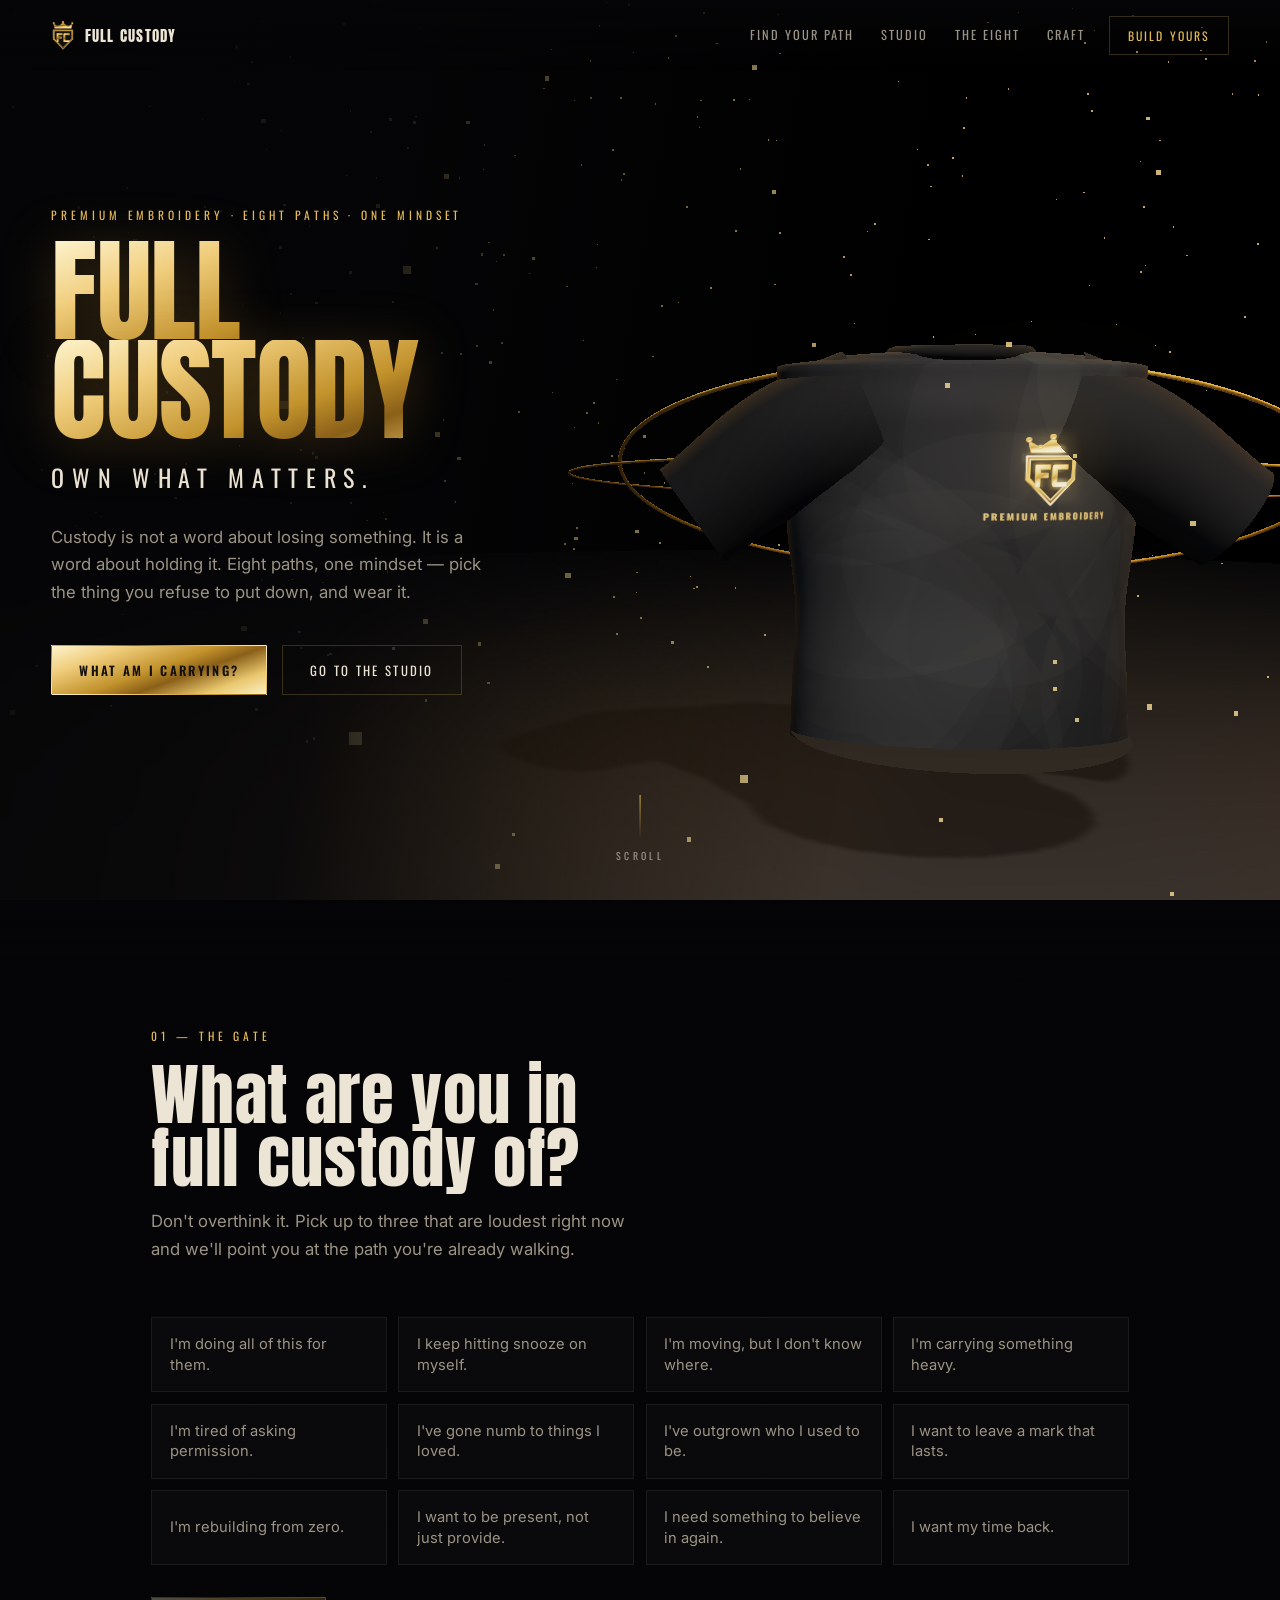
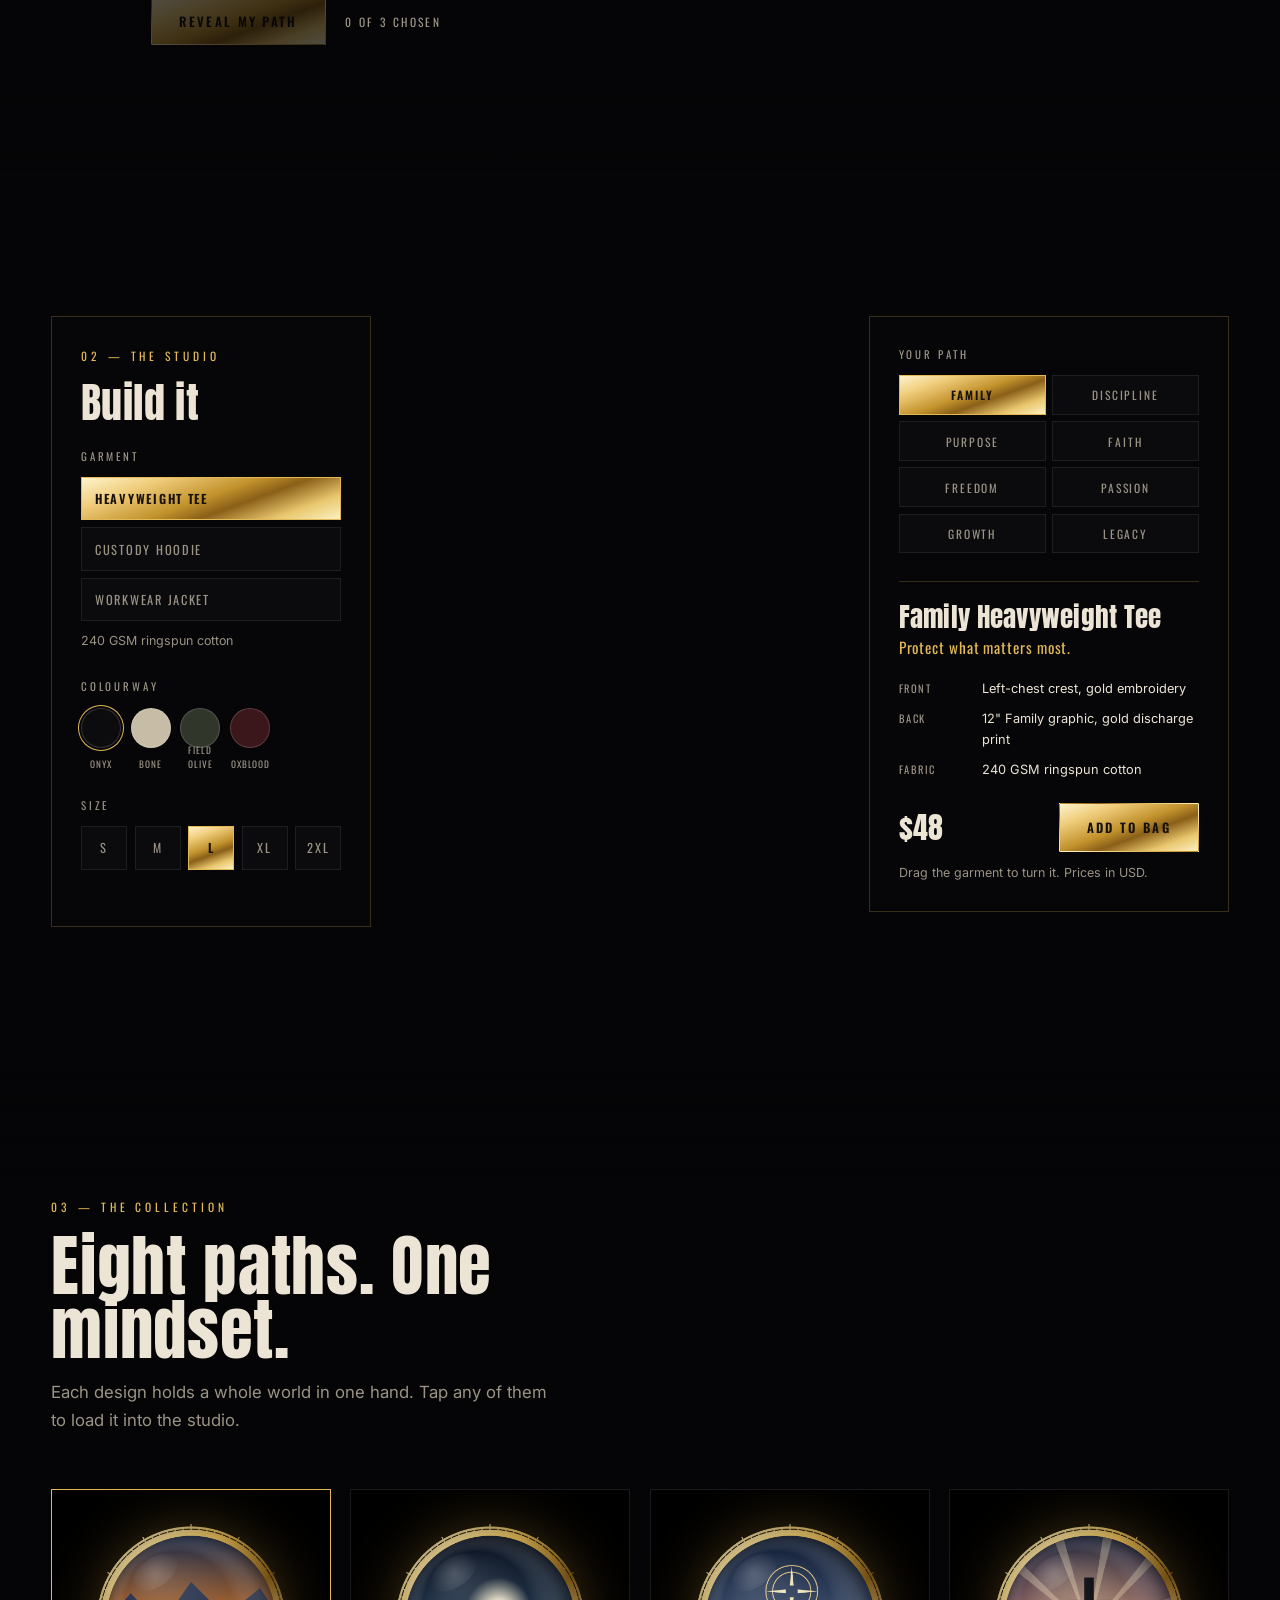
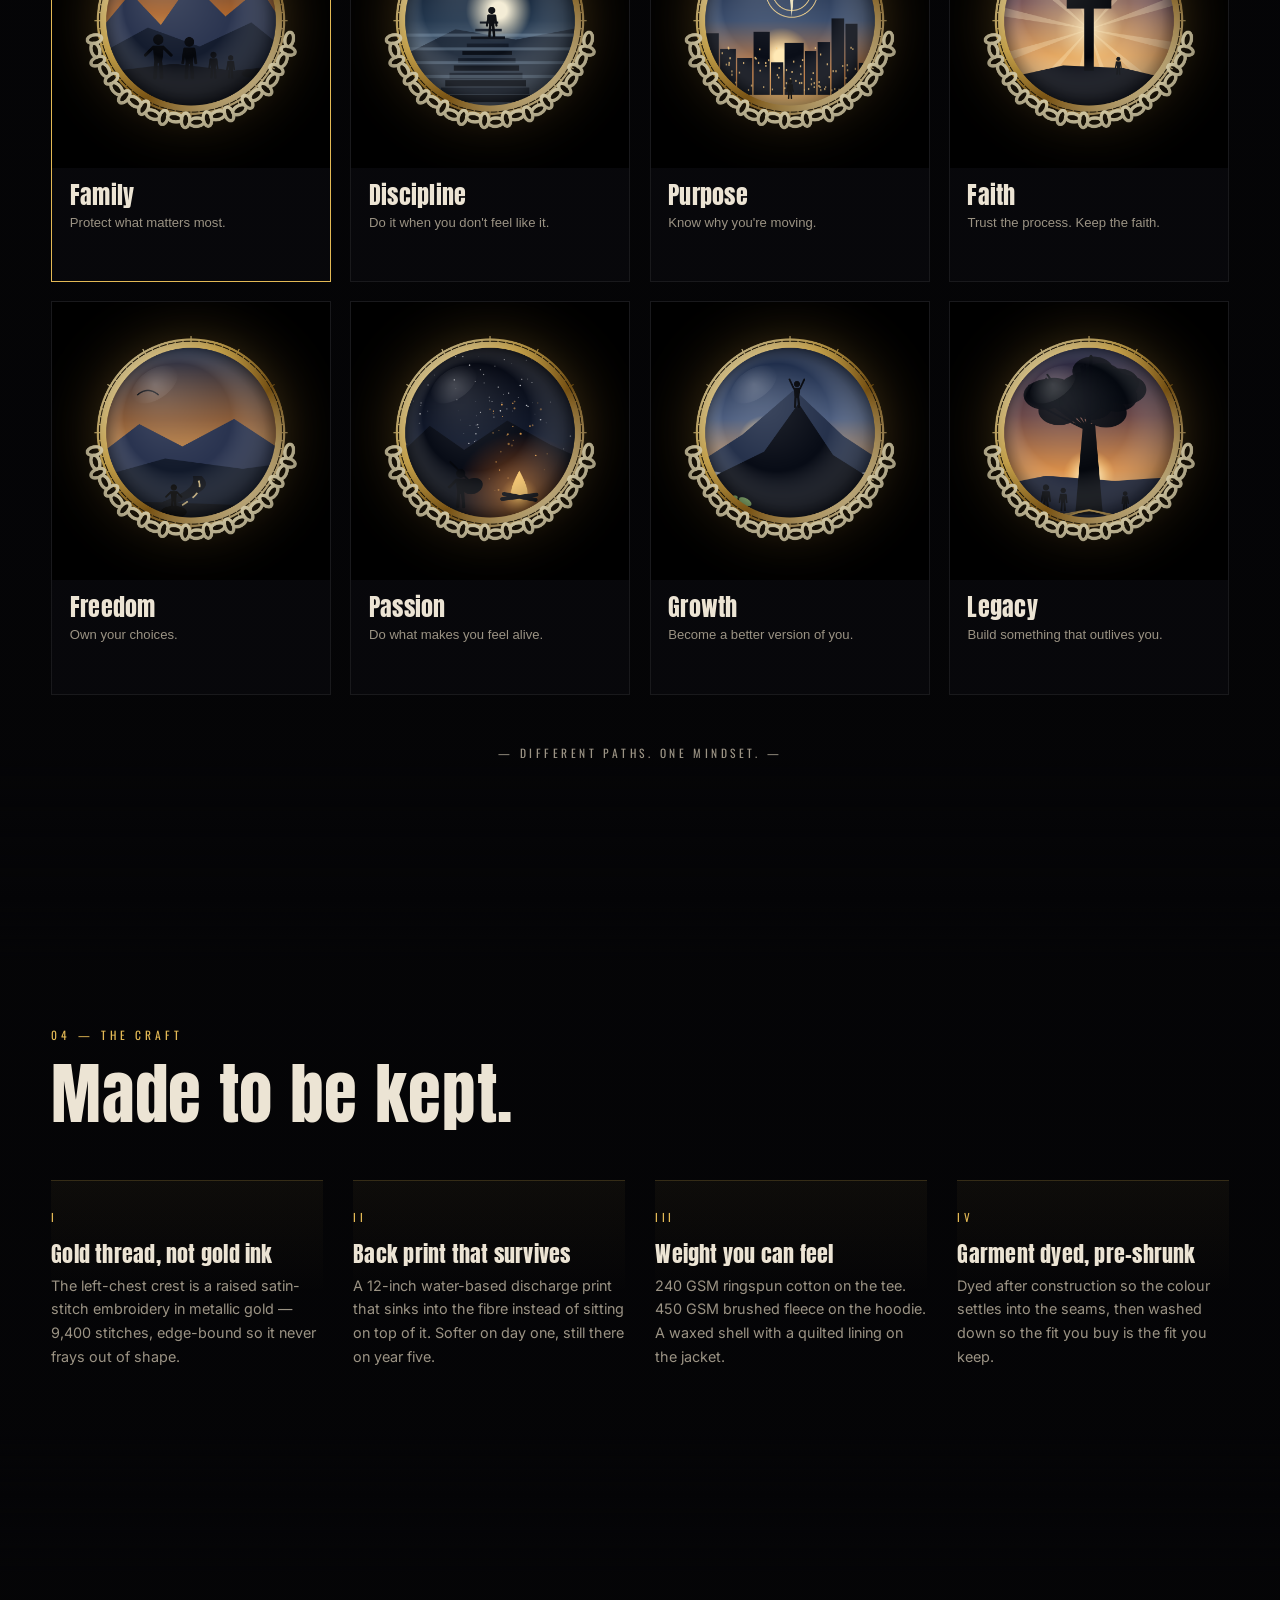
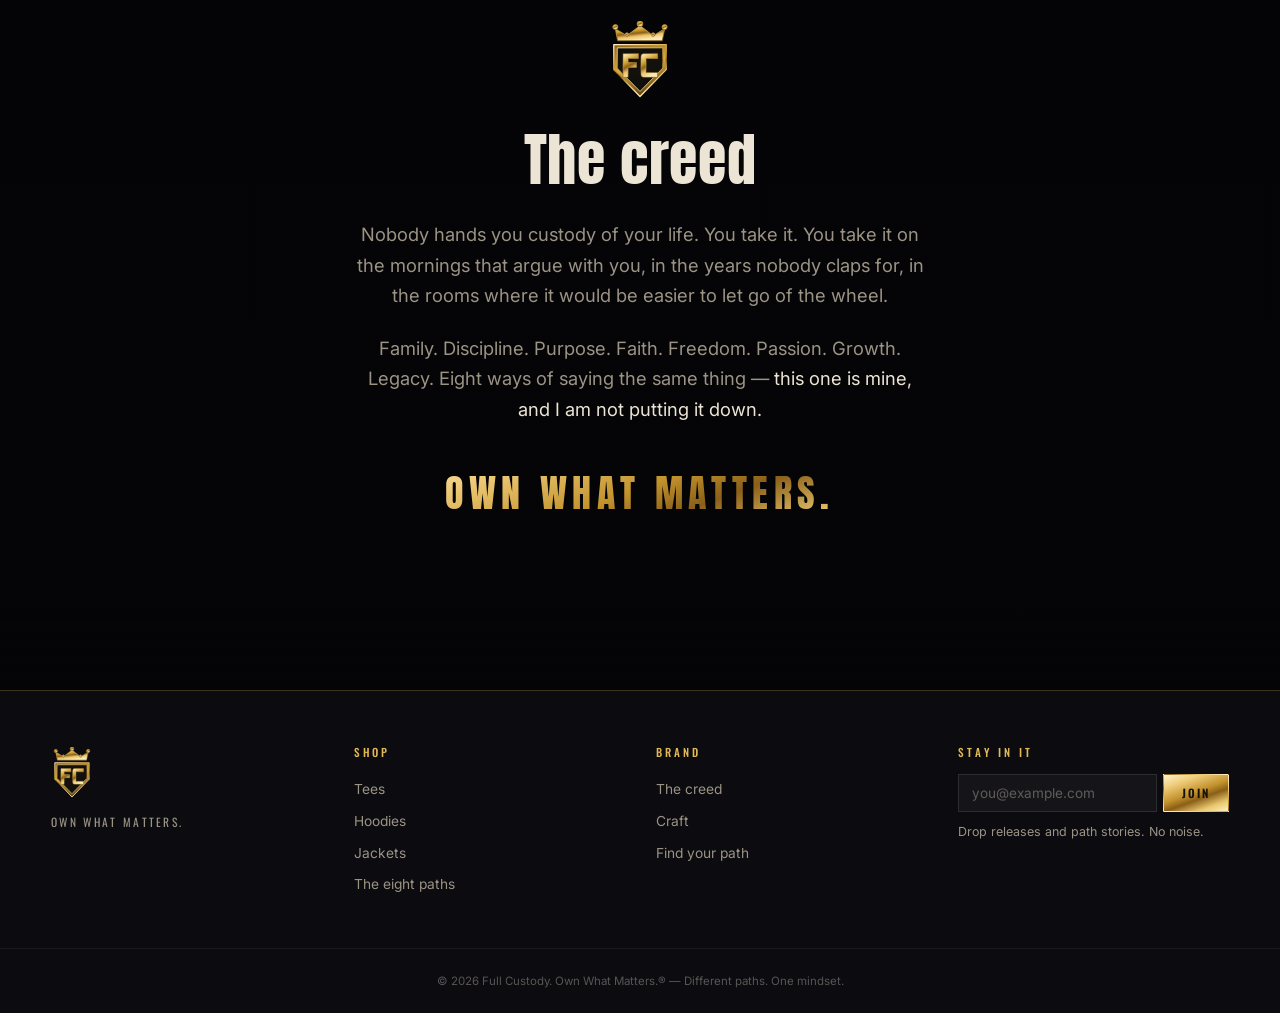
==== index.html @ 8ec164d0 "Build the Full Custody 3D brand site A static, build-step-free site for the Full Custody apparel lin" ====
<!DOCTYPE html>
<html lang="en">
<head>
<meta charset="utf-8">
<meta name="viewport" content="width=device-width, initial-scale=1, viewport-fit=cover">
<title>Full Custody — Own What Matters.</title>
<meta name="description" content="Full Custody is a premium apparel brand built on eight paths: Family, Discipline, Purpose, Faith, Freedom, Passion, Growth and Legacy. Choose the one you're carrying and see it on a tee, hoodie or jacket in 3D.">
<meta name="theme-color" content="#050507">
<link rel="icon" href="assets/logo-fc.svg" type="image/svg+xml">

<meta property="og:title" content="Full Custody — Own What Matters.">
<meta property="og:description" content="Eight paths. One mindset. Find the one you're carrying.">
<meta property="og:type" content="website">

<link rel="preconnect" href="https://fonts.googleapis.com">
<link rel="preconnect" href="https://fonts.gstatic.com" crossorigin>
<link href="https://fonts.googleapis.com/css2?family=Anton&family=Oswald:wght@300;400;500;600&family=Inter:wght@300;400;500;600&display=swap" rel="stylesheet">
<link rel="stylesheet" href="css/style.css">

<script type="importmap">
{
  "imports": {
    "three": "./vendor/three/three.module.js",
    "three/addons/": "./vendor/three/jsm/"
  }
}
</script>
</head>
<body class="is-loading">

<!-- ───────────────── loader ───────────────── -->
<div id="loader" aria-hidden="true">
  <img src="assets/logo-fc.svg" alt="" class="loader-crest">
  <div class="loader-bar"><span id="loader-fill"></span></div>
  <p class="loader-word">OWN WHAT MATTERS.</p>
</div>

<!-- ───────────────── 3D stage ───────────────── -->
<div id="stage-wrap">
  <canvas id="stage" aria-label="Rotating 3D preview of the selected garment" role="img"></canvas>
  <div id="stage-hint" class="stage-hint">drag to turn</div>
</div>

<!-- ───────────────── nav ───────────────── -->
<header class="nav">
  <a class="nav-brand" href="#top">
    <img src="assets/logo-fc.svg" alt="Full Custody">
    <span>FULL CUSTODY</span>
  </a>
  <nav class="nav-links" aria-label="Primary">
    <a href="#feel">Find your path</a>
    <a href="#studio">Studio</a>
    <a href="#collection">The eight</a>
    <a href="#craft">Craft</a>
  </nav>
  <a class="nav-cta" href="#studio">Build yours</a>
</header>

<main id="top">

  <!-- ───────────────── hero ───────────────── -->
  <section id="hero" class="section section--hero" data-shot="hero">
    <div class="hero-inner">
      <p class="eyebrow reveal">Premium embroidery · Eight paths · One mindset</p>
      <h1 class="hero-title reveal">
        <span class="line">FULL</span>
        <span class="line">CUSTODY</span>
      </h1>
      <p class="hero-sub reveal">Own what matters.</p>
      <p class="hero-body reveal">
        Custody is not a word about losing something. It is a word about holding it.
        Eight paths, one mindset — pick the thing you refuse to put down, and wear it.
      </p>
      <div class="hero-actions reveal">
        <a class="btn btn--gold" href="#feel">What am I carrying?</a>
        <a class="btn btn--ghost" href="#studio">Go to the studio</a>
      </div>
    </div>
    <div class="scroll-cue" aria-hidden="true"><span></span>SCROLL</div>
  </section>

  <!-- ───────────────── the feel gate ───────────────── -->
  <section id="feel" class="section section--gate" data-shot="gate">
    <div class="wrap">
      <header class="sec-head reveal">
        <p class="eyebrow">01 — The gate</p>
        <h2>What are you in full custody of?</h2>
        <p class="sec-lede">
          Don't overthink it. Pick up to three that are loudest right now and we'll
          point you at the path you're already walking.
        </p>
      </header>

      <div id="feelings" class="feelings reveal" role="group" aria-label="How you feel right now"></div>

      <div class="gate-actions reveal">
        <button id="reveal-btn" class="btn btn--gold" disabled>Reveal my path</button>
        <button id="reset-btn" class="btn btn--text" hidden>Start over</button>
        <p id="gate-count" class="gate-count">0 of 3 chosen</p>
      </div>

      <div id="result" class="result" hidden aria-live="polite">
        <div class="result-art"><canvas id="result-canvas" width="512" height="512" aria-hidden="true"></canvas></div>
        <div class="result-copy">
          <p class="eyebrow">Your path</p>
          <h3 id="result-name">—</h3>
          <p id="result-line" class="result-line"></p>
          <p id="result-blurb" class="result-blurb"></p>
          <p id="result-creed" class="result-creed"></p>
          <div id="result-bars" class="bars"></div>
          <button id="result-cta" class="btn btn--gold">Put it on a garment</button>
        </div>
      </div>
    </div>
  </section>

  <!-- ───────────────── studio ───────────────── -->
  <section id="studio" class="section section--studio" data-shot="studio">
    <div class="studio-grid">

      <div class="panel panel--left reveal">
        <p class="eyebrow">02 — The studio</p>
        <h2 class="panel-title">Build it</h2>

        <fieldset class="field">
          <legend>Garment</legend>
          <div id="garment-picker" class="seg" role="radiogroup" aria-label="Garment"></div>
          <p id="garment-spec" class="field-note"></p>
        </fieldset>

        <fieldset class="field">
          <legend>Colourway</legend>
          <div id="color-picker" class="swatches" role="radiogroup" aria-label="Colourway"></div>
        </fieldset>

        <fieldset class="field">
          <legend>Size</legend>
          <div id="size-picker" class="seg seg--sizes" role="radiogroup" aria-label="Size"></div>
        </fieldset>
      </div>

      <div class="studio-stagegap" aria-hidden="true"></div>

      <div class="panel panel--right reveal">
        <fieldset class="field">
          <legend>Your path</legend>
          <div id="path-picker" class="paths" role="radiogroup" aria-label="Path design"></div>
        </fieldset>

        <div class="summary">
          <h3 id="sum-title">—</h3>
          <p id="sum-line" class="sum-line"></p>
          <dl class="sum-spec">
            <div><dt>Front</dt><dd>Left-chest crest, gold embroidery</dd></div>
            <div><dt>Back</dt><dd id="sum-back">—</dd></div>
            <div><dt>Fabric</dt><dd id="sum-fabric">—</dd></div>
          </dl>
          <div class="sum-buy">
            <span id="sum-price" class="price">—</span>
            <button id="add-btn" class="btn btn--gold">Add to bag</button>
          </div>
          <p class="field-note">Drag the garment to turn it. Prices in USD.</p>
        </div>
      </div>
    </div>
  </section>

  <!-- ───────────────── collection ───────────────── -->
  <section id="collection" class="section section--collection" data-shot="wide">
    <div class="wrap">
      <header class="sec-head reveal">
        <p class="eyebrow">03 — The collection</p>
        <h2>Eight paths. One mindset.</h2>
        <p class="sec-lede">
          Each design holds a whole world in one hand. Tap any of them to load it into the studio.
        </p>
      </header>
      <div id="collection-grid" class="collection-grid"></div>
      <p class="collection-foot reveal">— Different paths. One mindset. —</p>
    </div>
  </section>

  <!-- ───────────────── craft ───────────────── -->
  <section id="craft" class="section section--craft" data-shot="detail">
    <div class="wrap">
      <header class="sec-head reveal">
        <p class="eyebrow">04 — The craft</p>
        <h2>Made to be kept.</h2>
      </header>
      <div class="craft-grid">
        <article class="craft-card reveal">
          <span class="craft-no">i</span>
          <h3>Gold thread, not gold ink</h3>
          <p>The left-chest crest is a raised satin-stitch embroidery in metallic gold — 9,400 stitches, edge-bound so it never frays out of shape.</p>
        </article>
        <article class="craft-card reveal">
          <span class="craft-no">ii</span>
          <h3>Back print that survives</h3>
          <p>A 12-inch water-based discharge print that sinks into the fibre instead of sitting on top of it. Softer on day one, still there on year five.</p>
        </article>
        <article class="craft-card reveal">
          <span class="craft-no">iii</span>
          <h3>Weight you can feel</h3>
          <p>240 GSM ringspun cotton on the tee. 450 GSM brushed fleece on the hoodie. A waxed shell with a quilted lining on the jacket.</p>
        </article>
        <article class="craft-card reveal">
          <span class="craft-no">iv</span>
          <h3>Garment dyed, pre-shrunk</h3>
          <p>Dyed after construction so the colour settles into the seams, then washed down so the fit you buy is the fit you keep.</p>
        </article>
      </div>
    </div>
  </section>

  <!-- ───────────────── creed ───────────────── -->
  <section id="creed" class="section section--creed" data-shot="wide">
    <div class="wrap creed-wrap">
      <img src="assets/logo-fc.svg" alt="" class="creed-crest reveal">
      <h2 class="reveal">The creed</h2>
      <p class="creed-text reveal">
        Nobody hands you custody of your life. You take it.
        You take it on the mornings that argue with you, in the years nobody claps for,
        in the rooms where it would be easier to let go of the wheel.
      </p>
      <p class="creed-text reveal">
        Family. Discipline. Purpose. Faith. Freedom. Passion. Growth. Legacy.
        Eight ways of saying the same thing — <em>this one is mine, and I am not putting it down.</em>
      </p>
      <p class="creed-sign reveal">OWN WHAT MATTERS.</p>
    </div>
  </section>
</main>

<footer class="footer">
  <div class="wrap footer-grid">
    <div>
      <img src="assets/logo-fc.svg" alt="Full Custody" class="footer-crest">
      <p class="footer-tag">Own what matters.</p>
    </div>
    <nav aria-label="Footer">
      <h4>Shop</h4>
      <a href="#studio">Tees</a><a href="#studio">Hoodies</a><a href="#studio">Jackets</a><a href="#collection">The eight paths</a>
    </nav>
    <nav aria-label="Brand">
      <h4>Brand</h4>
      <a href="#creed">The creed</a><a href="#craft">Craft</a><a href="#feel">Find your path</a>
    </nav>
    <div>
      <h4>Stay in it</h4>
      <form id="signup" class="signup">
        <label class="sr-only" for="email">Email address</label>
        <input id="email" type="email" placeholder="you@example.com" required>
        <button class="btn btn--gold btn--sm" type="submit">Join</button>
      </form>
      <p id="signup-note" class="field-note">Drop releases and path stories. No noise.</p>
    </div>
  </div>
  <p class="footer-legal">© <span id="year"></span> Full Custody. Own What Matters.® — Different paths. One mindset.</p>
</footer>

<!-- bag confirmation -->
<div id="toast" class="toast" role="status" aria-live="polite" hidden></div>

<script type="module" src="js/app.js"></script>
<noscript>
  <style>#loader{display:none}#stage-wrap{display:none}body{overflow:auto}</style>
  <p style="padding:2rem;color:#e8d9b5;font-family:system-ui">
    Full Custody — eight paths, one mindset. This site's 3D studio needs JavaScript enabled.
  </p>
</noscript>
</body>
</html>
---- css/style.css ----
/* ============================================================
   FULL CUSTODY — own what matters.
   ============================================================ */

:root {
  --ink:        #050507;
  --ink-2:      #0b0b10;
  --bone:       #ece4d4;
  --bone-dim:   #9b9384;
  --gold:       #e3b955;
  --gold-lt:    #fdf0c4;
  --gold-dp:    #8d6118;
  --line:       rgba(227,185,85,0.22);
  --gold-grad:  linear-gradient(160deg, #fdf3cd 0%, #f0cd7c 22%, #c2922c 48%, #8a5f18 62%, #e9c76e 82%, #fcf0c2 100%);

  --display: 'Anton', 'Oswald', Impact, sans-serif;
  --cond:    'Oswald', 'Arial Narrow', sans-serif;
  --body:    'Inter', system-ui, -apple-system, sans-serif;

  --gutter: clamp(1.1rem, 4vw, 4.5rem);
  --maxw: 1280px;
}

* { box-sizing: border-box; }

[hidden] { display: none !important; }

html { scroll-behavior: smooth; }
@media (prefers-reduced-motion: reduce) { html { scroll-behavior: auto; } }

body {
  margin: 0;
  background: var(--ink);
  color: var(--bone);
  font-family: var(--body);
  font-size: clamp(0.95rem, 0.9rem + 0.2vw, 1.05rem);
  line-height: 1.65;
  -webkit-font-smoothing: antialiased;
  overflow-x: hidden;
}
body.is-loading { overflow: hidden; }

img { max-width: 100%; display: block; }
a { color: inherit; text-decoration: none; }

.sr-only {
  position: absolute; width: 1px; height: 1px; padding: 0; margin: -1px;
  overflow: hidden; clip: rect(0 0 0 0); white-space: nowrap; border: 0;
}

.wrap { width: min(var(--maxw), 100%); margin-inline: auto; padding-inline: var(--gutter); }

/* ---------- type ---------- */

h1, h2, h3, h4 { font-family: var(--display); font-weight: 400; letter-spacing: 0.01em; margin: 0; line-height: 0.95; }

.eyebrow {
  font-family: var(--cond);
  font-size: 0.72rem;
  letter-spacing: 0.34em;
  text-transform: uppercase;
  color: var(--gold);
  margin: 0 0 1.1rem;
}

.gold-text {
  background: var(--gold-grad);
  -webkit-background-clip: text;
  background-clip: text;
  color: transparent;
}

/* ---------- 3D stage ---------- */

#stage-wrap {
  position: fixed;
  inset: 0;
  z-index: 0;
  pointer-events: none;
}
#stage {
  width: 100%;
  height: 100%;
  display: block;
  pointer-events: auto;
  cursor: grab;
  touch-action: pan-y;
}
#stage.grabbing { cursor: grabbing; }
body.no-3d #stage-wrap { display: none; }

.stage-hint {
  position: absolute;
  left: 50%;
  bottom: 5vh;
  transform: translateX(-50%);
  font-family: var(--cond);
  font-size: 0.66rem;
  letter-spacing: 0.3em;
  text-transform: uppercase;
  color: rgba(236,228,212,0.42);
  opacity: 0;
  transition: opacity 0.5s;
  pointer-events: none;
}
body.in-studio .stage-hint { opacity: 1; }

/* ---------- loader ---------- */

#loader {
  position: fixed; inset: 0; z-index: 100;
  display: grid; place-content: center; justify-items: center; gap: 1.6rem;
  background: var(--ink);
  transition: opacity 0.7s ease, visibility 0.7s;
}
body:not(.is-loading) #loader { opacity: 0; visibility: hidden; }
.loader-crest { width: 74px; animation: breathe 2.6s ease-in-out infinite; }
@keyframes breathe { 0%,100% { opacity: 0.55; transform: scale(0.97); } 50% { opacity: 1; transform: scale(1.03); } }
.loader-bar { width: 170px; height: 2px; background: rgba(227,185,85,0.18); overflow: hidden; }
.loader-bar span { display: block; height: 100%; width: 0; background: var(--gold-grad); transition: width 0.35s ease; }
.loader-word { font-family: var(--cond); font-size: 0.66rem; letter-spacing: 0.42em; color: var(--bone-dim); margin: 0; }

/* ---------- nav ---------- */

.nav {
  position: fixed; top: 0; left: 0; right: 0; z-index: 40;
  display: flex; align-items: center; gap: 1.5rem;
  padding: 1rem var(--gutter);
  background: linear-gradient(to bottom, rgba(5,5,7,0.92), rgba(5,5,7,0));
  transition: background 0.4s, padding 0.4s;
}
body.scrolled .nav { background: rgba(5,5,7,0.86); backdrop-filter: blur(14px); border-bottom: 1px solid var(--line); padding-block: 0.7rem; }
.nav-brand { display: flex; align-items: center; gap: 0.6rem; font-family: var(--display); letter-spacing: 0.08em; font-size: 0.95rem; }
.nav-brand img { width: 24px; }
.nav-links { display: flex; gap: 1.7rem; margin-left: auto; font-family: var(--cond); font-size: 0.78rem; letter-spacing: 0.16em; text-transform: uppercase; color: var(--bone-dim); }
.nav-links a { position: relative; padding-block: 0.3rem; transition: color 0.25s; }
.nav-links a::after { content: ''; position: absolute; left: 0; bottom: 0; width: 0; height: 1px; background: var(--gold); transition: width 0.3s; }
.nav-links a:hover { color: var(--bone); }
.nav-links a:hover::after { width: 100%; }
.nav-cta {
  font-family: var(--cond); font-size: 0.74rem; letter-spacing: 0.18em; text-transform: uppercase;
  border: 1px solid var(--line); padding: 0.55rem 1.1rem; color: var(--gold);
  transition: background 0.3s, color 0.3s, border-color 0.3s;
}
.nav-cta:hover { background: var(--gold); color: #120c02; border-color: var(--gold); }
@media (max-width: 860px) { .nav-links { display: none; } .nav-cta { margin-left: auto; } }

/* ---------- buttons ---------- */

.btn {
  display: inline-flex; align-items: center; justify-content: center;
  font-family: var(--cond); font-size: 0.8rem; letter-spacing: 0.18em; text-transform: uppercase;
  padding: 0.85rem 1.7rem; border: 1px solid transparent; cursor: pointer;
  background: none; color: inherit; transition: transform 0.2s, background 0.3s, color 0.3s, border-color 0.3s, opacity 0.3s;
}
.btn:active { transform: translateY(1px); }
.btn--gold { background: var(--gold-grad); color: #14100a; font-weight: 600; }
.btn--gold:hover { filter: brightness(1.12); }
.btn--gold:disabled { opacity: 0.3; cursor: not-allowed; filter: none; }
.btn--ghost { border-color: var(--line); color: var(--bone); }
.btn--ghost:hover { border-color: var(--gold); color: var(--gold); }
.btn--text { color: var(--bone-dim); padding-inline: 0.4rem; }
.btn--text:hover { color: var(--gold); }
.btn--sm { padding: 0.6rem 1.1rem; font-size: 0.72rem; }

:where(a, button, input, [tabindex]):focus-visible {
  outline: 2px solid var(--gold);
  outline-offset: 3px;
}

/* ---------- sections ---------- */

.section { position: relative; z-index: 2; padding-block: clamp(6rem, 14vh, 11rem); }
.section--hero { min-height: 100svh; display: grid; align-items: center; padding-block: 0; }
.section--hero::before {
  content: ''; position: absolute; inset: 0; z-index: -1; pointer-events: none;
  background: linear-gradient(100deg, rgba(5,5,7,0.96) 0%, rgba(5,5,7,0.88) 30%, rgba(5,5,7,0.35) 52%, rgba(5,5,7,0) 68%);
}
@media (max-width: 900px) {
  .section--hero::before { background: linear-gradient(to bottom, rgba(5,5,7,0.9) 0%, rgba(5,5,7,0.62) 45%, rgba(5,5,7,0.85) 100%); }
}

.sec-head { max-width: 46ch; margin-bottom: clamp(2.5rem, 6vh, 4.5rem); }
.sec-head h2 { font-size: clamp(2.2rem, 6vw, 4.2rem); }
.sec-lede { color: var(--bone-dim); max-width: 48ch; margin-top: 1.1rem; }

/* reveal on scroll */
.reveal { opacity: 0; transform: translateY(26px); transition: opacity 0.8s cubic-bezier(.2,.7,.3,1), transform 0.8s cubic-bezier(.2,.7,.3,1); }
.reveal.in { opacity: 1; transform: none; }
@media (prefers-reduced-motion: reduce) { .reveal { opacity: 1; transform: none; transition: none; } }

/* ---------- hero ---------- */

.hero-inner { width: min(var(--maxw), 100%); margin-inline: auto; padding-inline: var(--gutter); }
.hero-inner > * { max-width: 38rem; }
.hero-title { font-size: clamp(3rem, 9vw, 7.5rem); line-height: 0.86; letter-spacing: -0.005em; }
.hero-title .line {
  display: block;
  background: var(--gold-grad);
  -webkit-background-clip: text; background-clip: text; color: transparent;
  filter: drop-shadow(0 6px 26px rgba(180,130,40,0.28));
}
.hero-sub { font-family: var(--cond); font-size: clamp(1rem, 2.6vw, 1.5rem); letter-spacing: 0.32em; text-transform: uppercase; color: var(--bone); margin: 1.2rem 0 0; }
.hero-body { color: var(--bone-dim); max-width: 40ch; margin-top: 1.6rem; }
.hero-actions { display: flex; flex-wrap: wrap; gap: 0.9rem; margin-top: 2.4rem; }

.scroll-cue {
  position: absolute; left: 50%; bottom: 2.2rem; transform: translateX(-50%);
  font-family: var(--cond); font-size: 0.62rem; letter-spacing: 0.35em; color: var(--bone-dim);
  display: grid; justify-items: center; gap: 0.6rem;
}
.scroll-cue span { width: 1px; height: 44px; background: linear-gradient(var(--gold), transparent); animation: drop 2.2s ease-in-out infinite; }
@keyframes drop { 0%,100% { transform: scaleY(0.3); transform-origin: top; opacity: 0.4; } 50% { transform: scaleY(1); opacity: 1; } }

/* sections that carry a lot of reading get a scrim over the 3D stage */
.section--gate, .section--collection, .section--craft, .section--creed {
  background: linear-gradient(to bottom,
    rgba(5,5,7,0) 0%, rgba(5,5,7,0.9) 10%, rgba(5,5,7,0.93) 90%, rgba(5,5,7,0) 100%);
}

/* ---------- the gate ---------- */

.section--gate .wrap { max-width: 1080px; }
.feelings { display: grid; grid-template-columns: repeat(auto-fit, minmax(230px, 1fr)); gap: 0.7rem; }
.feel-chip {
  text-align: left; font-family: var(--body); font-size: 0.92rem; line-height: 1.4;
  padding: 1rem 1.1rem; color: var(--bone-dim); cursor: pointer;
  background: rgba(255,255,255,0.018);
  border: 1px solid rgba(255,255,255,0.07);
  transition: all 0.28s cubic-bezier(.2,.7,.3,1);
}
.feel-chip:hover { border-color: rgba(227,185,85,0.45); color: var(--bone); transform: translateY(-2px); }
.feel-chip[aria-pressed="true"] {
  border-color: var(--gold); color: #16110a; background: var(--gold-grad); font-weight: 500;
}
.feel-chip:disabled:not([aria-pressed="true"]) { opacity: 0.32; cursor: not-allowed; transform: none; }

.gate-actions { display: flex; align-items: center; gap: 1.2rem; flex-wrap: wrap; margin-top: 2rem; }
.gate-count { font-family: var(--cond); font-size: 0.72rem; letter-spacing: 0.2em; text-transform: uppercase; color: var(--bone-dim); margin: 0; }

.result {
  display: grid; grid-template-columns: minmax(0, 0.9fr) minmax(0, 1.1fr);
  gap: clamp(1.5rem, 4vw, 3.5rem); align-items: center;
  margin-top: 3rem; padding: clamp(1.4rem, 3vw, 2.6rem);
  border: 1px solid var(--line); background: rgba(255,255,255,0.02);
  animation: riseIn 0.9s cubic-bezier(.2,.7,.3,1) both;
}
@keyframes riseIn { from { opacity: 0; transform: translateY(30px) scale(0.98); } to { opacity: 1; transform: none; } }
.result-art canvas { width: 100%; height: auto; border: 1px solid var(--line); }
.result h3 { font-size: clamp(2.4rem, 7vw, 4rem); background: var(--gold-grad); -webkit-background-clip: text; background-clip: text; color: transparent; }
.result-line { font-family: var(--cond); font-size: 1.15rem; letter-spacing: 0.06em; margin: 0.6rem 0 1rem; }
.result-blurb { color: var(--bone-dim); margin: 0 0 1.2rem; }
.result-creed { font-family: var(--cond); letter-spacing: 0.1em; color: var(--gold); border-left: 2px solid var(--gold); padding-left: 1rem; margin: 0 0 1.6rem; }

.bars { display: grid; gap: 0.45rem; margin-bottom: 1.8rem; }
.bar { display: grid; grid-template-columns: 5.5rem 1fr 2.4rem; align-items: center; gap: 0.8rem; font-family: var(--cond); font-size: 0.7rem; letter-spacing: 0.14em; text-transform: uppercase; color: var(--bone-dim); }
.bar-track { height: 3px; background: rgba(255,255,255,0.08); overflow: hidden; }
.bar-fill { display: block; height: 100%; width: 0; background: var(--gold-grad); transition: width 1s cubic-bezier(.2,.7,.3,1); }

@media (max-width: 760px) { .result { grid-template-columns: 1fr; } }

/* ---------- studio ---------- */

.section--studio { min-height: 100svh; display: grid; align-items: center; }
.studio-grid {
  width: min(var(--maxw), 100%); margin-inline: auto; padding-inline: var(--gutter);
  display: grid; grid-template-columns: minmax(240px, 320px) 1fr minmax(260px, 360px);
  gap: clamp(1rem, 3vw, 2.5rem); align-items: start;
}
.panel {
  background: rgba(8,8,12,0.72);
  backdrop-filter: blur(16px);
  border: 1px solid var(--line);
  padding: clamp(1.2rem, 2.4vw, 1.8rem);
}
.panel-title { font-size: clamp(1.8rem, 4vw, 2.6rem); margin-bottom: 1.6rem; }

.field { border: 0; padding: 0; margin: 0 0 1.7rem; }
.field legend { font-family: var(--cond); font-size: 0.68rem; letter-spacing: 0.26em; text-transform: uppercase; color: var(--bone-dim); margin-bottom: 0.7rem; padding: 0; }
.field-note { font-size: 0.78rem; color: var(--bone-dim); margin: 0.7rem 0 0; line-height: 1.5; }

.seg { display: grid; gap: 0.45rem; }
.seg--sizes { grid-template-columns: repeat(5, 1fr); }
.seg button {
  font-family: var(--cond); font-size: 0.78rem; letter-spacing: 0.14em; text-transform: uppercase;
  padding: 0.7rem 0.8rem; text-align: left; cursor: pointer;
  background: rgba(255,255,255,0.02); border: 1px solid rgba(255,255,255,0.08); color: var(--bone-dim);
  transition: all 0.25s;
}
.seg--sizes button { text-align: center; padding-inline: 0; }
.seg button:hover { border-color: rgba(227,185,85,0.5); color: var(--bone); }
.seg button[aria-checked="true"] { background: var(--gold-grad); border-color: var(--gold); color: #16110a; font-weight: 600; }

.swatches { display: flex; gap: 0.6rem; flex-wrap: wrap; }
.swatch {
  width: 40px; height: 40px; border-radius: 50%; cursor: pointer; padding: 0;
  border: 1px solid rgba(255,255,255,0.16); position: relative;
  transition: transform 0.25s, box-shadow 0.25s;
}
.swatch:hover { transform: scale(1.08); }
.swatch[aria-checked="true"] { box-shadow: 0 0 0 2px var(--ink), 0 0 0 3px var(--gold); }
.swatch span { position: absolute; inset: auto 0 -1.5rem; font-family: var(--cond); font-size: 0.58rem; letter-spacing: 0.1em; text-transform: uppercase; color: var(--bone-dim); text-align: center; }
.swatches { margin-bottom: 1.4rem; }

.paths { display: grid; grid-template-columns: repeat(2, 1fr); gap: 0.4rem; }
.path-btn {
  font-family: var(--cond); font-size: 0.72rem; letter-spacing: 0.16em; text-transform: uppercase;
  padding: 0.65rem 0.6rem; cursor: pointer; text-align: center;
  background: rgba(255,255,255,0.02); border: 1px solid rgba(255,255,255,0.08); color: var(--bone-dim);
  transition: all 0.25s;
}
.path-btn:hover { border-color: rgba(227,185,85,0.5); color: var(--bone); }
.path-btn[aria-checked="true"] { background: var(--gold-grad); border-color: var(--gold); color: #16110a; font-weight: 600; }

.summary { border-top: 1px solid var(--line); padding-top: 1.4rem; }
.summary h3 { font-size: 1.7rem; }
.sum-line { font-family: var(--cond); color: var(--gold); letter-spacing: 0.06em; margin: 0.35rem 0 1.1rem; font-size: 0.95rem; }
.sum-spec { margin: 0 0 1.4rem; display: grid; gap: 0.55rem; }
.sum-spec > div { display: grid; grid-template-columns: 4.5rem 1fr; gap: 0.7rem; font-size: 0.8rem; }
.sum-spec dt { font-family: var(--cond); letter-spacing: 0.14em; text-transform: uppercase; color: var(--bone-dim); font-size: 0.66rem; padding-top: 0.15rem; }
.sum-spec dd { margin: 0; color: var(--bone); }
.sum-buy { display: flex; align-items: center; justify-content: space-between; gap: 1rem; flex-wrap: wrap; }
.price { font-family: var(--display); font-size: 1.9rem; }

.studio-stagegap { min-height: 46vh; }

@media (max-width: 1100px) {
  .studio-grid { grid-template-columns: 1fr; }
  .studio-stagegap { min-height: 42vh; order: -1; }
  .section--studio { padding-block: 4rem clamp(4rem, 10vh, 7rem); }
  .panel { background: rgba(8,8,12,0.86); }
  .seg--sizes { grid-template-columns: repeat(5, 1fr); }
}

/* ---------- collection ---------- */

.collection-grid {
  display: grid; grid-template-columns: repeat(4, minmax(0, 1fr));
  gap: clamp(0.7rem, 1.6vw, 1.2rem);
  perspective: 1400px;
}
@media (max-width: 980px) { .collection-grid { grid-template-columns: repeat(2, minmax(0, 1fr)); } }
@media (max-width: 460px) { .collection-grid { grid-template-columns: 1fr; } }
.path-card {
  position: relative; cursor: pointer; text-align: left; padding: 0;
  background: rgba(10,10,14,0.66); border: 1px solid rgba(255,255,255,0.07);
  color: inherit; overflow: hidden;
  transition: transform 0.5s cubic-bezier(.2,.7,.3,1), border-color 0.4s, box-shadow 0.5s;
  transform-style: preserve-3d;
}
.path-card:hover {
  border-color: rgba(227,185,85,0.55);
  transform: translateY(-8px) rotateX(6deg) rotateY(-5deg) scale(1.02);
  box-shadow: 0 26px 60px -24px rgba(200,150,50,0.5);
}
.path-card canvas, .path-card img { width: 100%; height: auto; aspect-ratio: 1; object-fit: cover; display: block; }
.path-card { display: flex; flex-direction: column; }
.path-card-body { padding: 1rem 1.1rem 1.2rem; flex: 1; }
.path-card h3 { font-size: 1.5rem; }
.path-card p { font-size: 0.82rem; color: var(--bone-dim); margin: 0.4rem 0 0; line-height: 1.5; }
.path-card .path-card-cta { font-family: var(--cond); font-size: 0.64rem; letter-spacing: 0.22em; text-transform: uppercase; color: var(--gold); margin-top: 0.9rem; display: block; opacity: 0; transition: opacity 0.35s; }
.path-card:hover .path-card-cta { opacity: 1; }
.path-card.is-active { border-color: var(--gold); }

.collection-foot { text-align: center; font-family: var(--cond); letter-spacing: 0.3em; text-transform: uppercase; font-size: 0.72rem; color: var(--bone-dim); margin-top: 3rem; }

/* ---------- craft ---------- */

.craft-grid { display: grid; grid-template-columns: repeat(auto-fit, minmax(250px, 1fr)); gap: clamp(1rem, 2.4vw, 2rem); }
.craft-card { border-top: 1px solid var(--line); padding-top: 1.4rem; background: linear-gradient(to bottom, rgba(227,185,85,0.045), transparent 60%); }
.craft-no { font-family: var(--cond); font-size: 0.7rem; letter-spacing: 0.3em; text-transform: uppercase; color: var(--gold); }
.craft-card h3 { font-size: 1.35rem; margin: 0.8rem 0 0.6rem; }
.craft-card p { color: var(--bone-dim); font-size: 0.9rem; margin: 0; }

/* ---------- creed ---------- */

.section--creed { text-align: center; }
.creed-wrap { max-width: 62ch; }
.creed-crest { width: 64px; margin: 0 auto 2rem; opacity: 0.9; }
.section--creed h2 { font-size: clamp(2.2rem, 6vw, 3.6rem); margin-bottom: 2rem; }
.creed-text { color: var(--bone-dim); font-size: clamp(1rem, 1.6vw, 1.15rem); margin: 0 0 1.4rem; }
.creed-text em { color: var(--bone); font-style: normal; }
.creed-sign { font-family: var(--display); font-size: clamp(1.4rem, 4vw, 2.4rem); letter-spacing: 0.14em; margin-top: 2.4rem; background: var(--gold-grad); -webkit-background-clip: text; background-clip: text; color: transparent; }

/* ---------- footer ---------- */

.footer { position: relative; z-index: 2; border-top: 1px solid var(--line); background: var(--ink-2); padding-top: 3.5rem; }
.footer-grid { display: grid; grid-template-columns: repeat(auto-fit, minmax(180px, 1fr)); gap: 2rem; padding-bottom: 3rem; }
.footer-crest { width: 42px; margin-bottom: 0.8rem; }
.footer-tag { font-family: var(--cond); letter-spacing: 0.2em; text-transform: uppercase; font-size: 0.72rem; color: var(--bone-dim); margin: 0; }
.footer h4 { font-family: var(--cond); font-weight: 500; font-size: 0.7rem; letter-spacing: 0.26em; text-transform: uppercase; color: var(--gold); margin-bottom: 1rem; }
.footer nav a { display: block; font-size: 0.86rem; color: var(--bone-dim); padding-block: 0.28rem; transition: color 0.25s; }
.footer nav a:hover { color: var(--gold); }
.signup { display: flex; gap: 0.4rem; }
.signup input {
  flex: 1; min-width: 0; background: rgba(255,255,255,0.04); border: 1px solid rgba(255,255,255,0.1);
  color: var(--bone); padding: 0.6rem 0.8rem; font-family: var(--body); font-size: 0.85rem;
}
.signup input::placeholder { color: rgba(236,228,212,0.34); }
.footer-legal { text-align: center; font-size: 0.72rem; color: rgba(236,228,212,0.34); border-top: 1px solid rgba(255,255,255,0.06); padding: 1.4rem var(--gutter); margin: 0; }

/* ---------- toast ---------- */

.toast {
  position: fixed; left: 50%; bottom: 2.2rem; transform: translate(-50%, 20px); z-index: 60;
  background: rgba(12,12,16,0.95); border: 1px solid var(--gold); color: var(--bone);
  padding: 0.9rem 1.4rem; font-family: var(--cond); font-size: 0.78rem; letter-spacing: 0.12em;
  text-transform: uppercase; opacity: 0; transition: opacity 0.35s, transform 0.35s;
  backdrop-filter: blur(10px); max-width: calc(100vw - 2rem); text-align: center;
}
.toast.show { opacity: 1; transform: translate(-50%, 0); }

/* ---------- no-WebGL fallback ---------- */

body.no-3d .section--studio .studio-stagegap { min-height: 0; }
.fallback-shot { display: none; }
body.no-3d .fallback-shot { display: block; margin-inline: auto; max-width: 420px; border: 1px solid var(--line); }
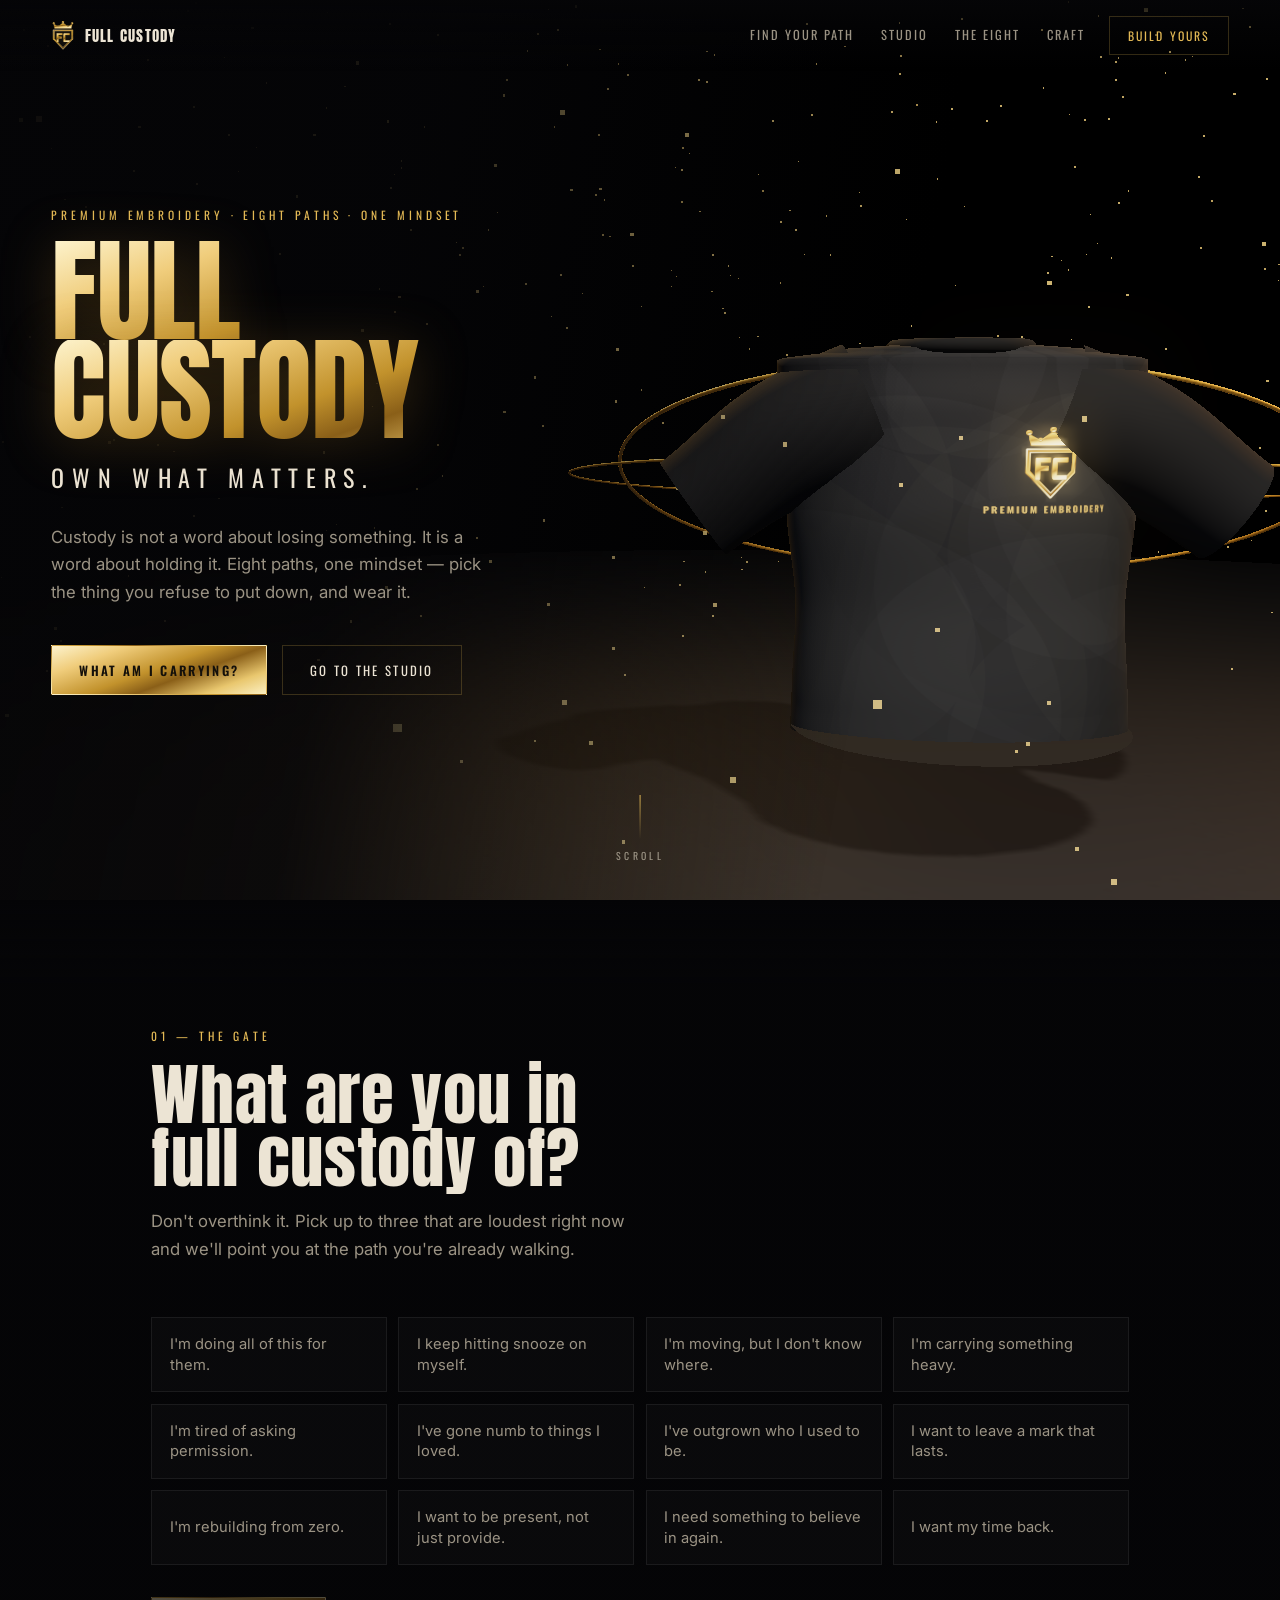
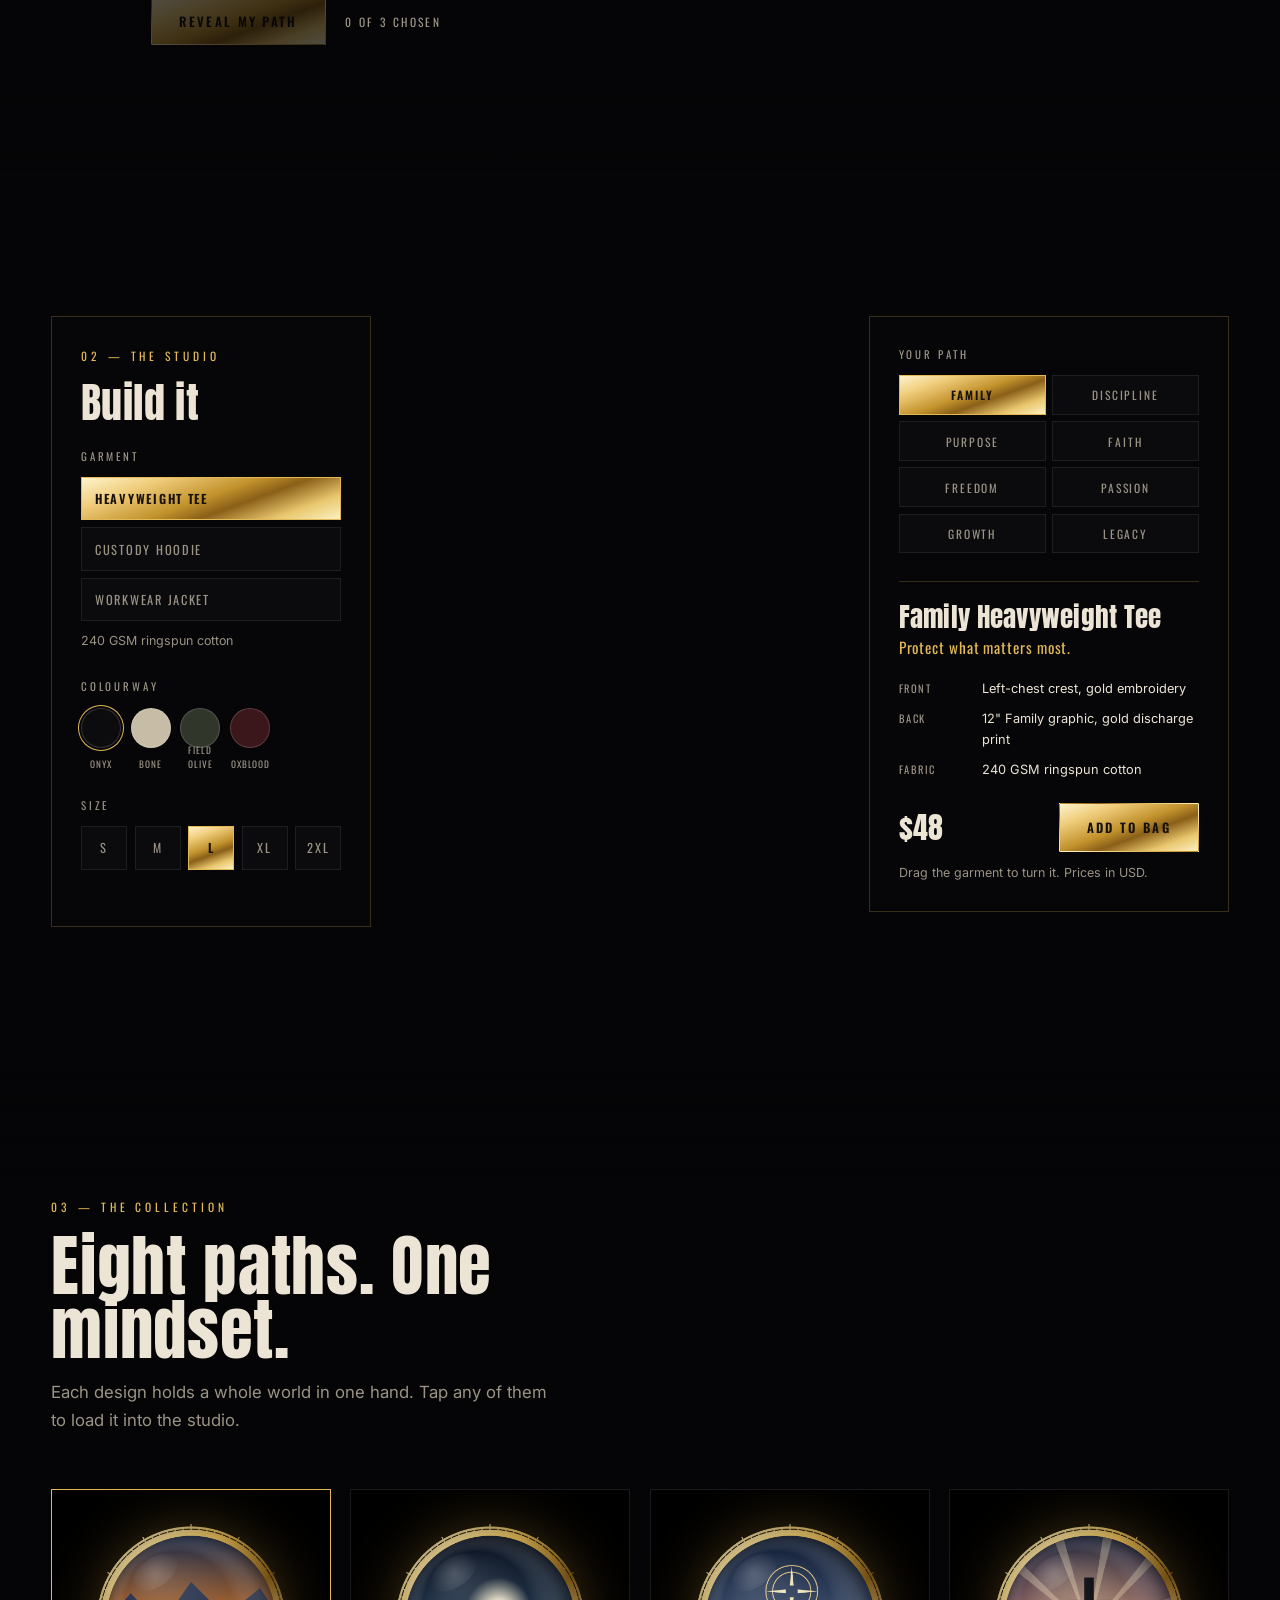
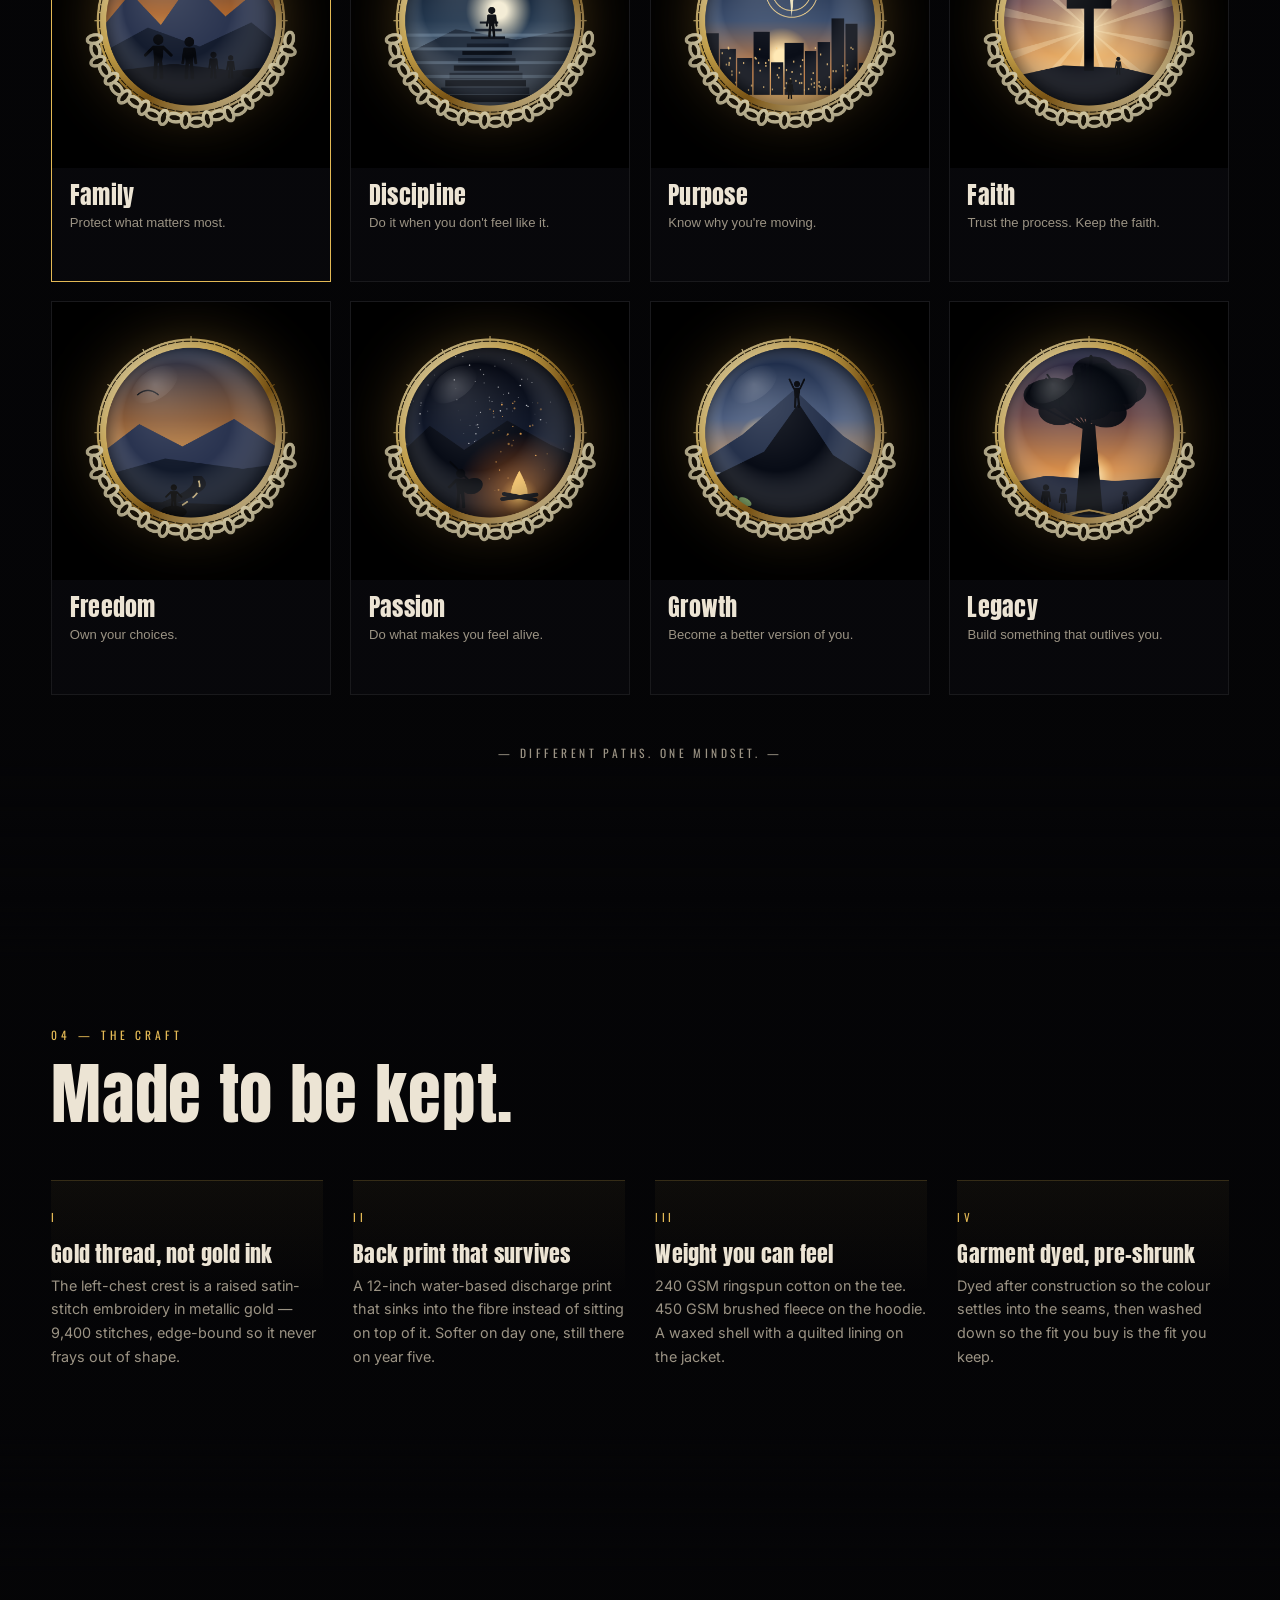
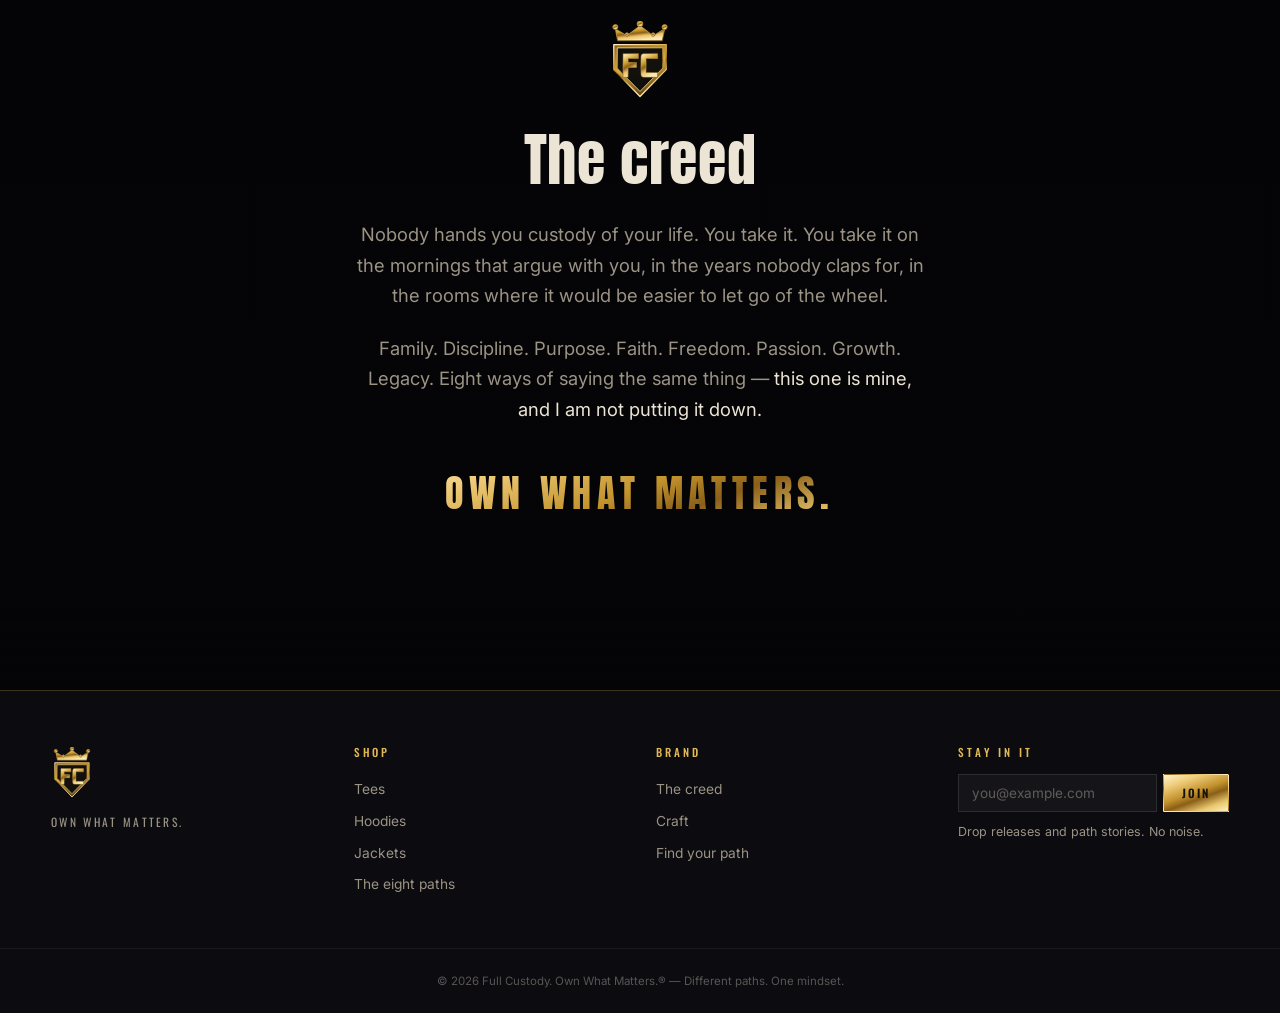
==== commit 90a85b83: "Keep revealed sections visible when JS is slow or absent The scroll reveals started at opacity 0 and" ====
--- a/index.html
+++ b/index.html
@@ -16,6 +16,7 @@
 <link rel="preconnect" href="https://fonts.gstatic.com" crossorigin>
 <link href="https://fonts.googleapis.com/css2?family=Anton&family=Oswald:wght@300;400;500;600&family=Inter:wght@300;400;500;600&display=swap" rel="stylesheet">
 <link rel="stylesheet" href="css/style.css">
+<script>document.documentElement.classList.add('js');</script>
 
 <script type="importmap">
 {
--- a/css/style.css
+++ b/css/style.css
@@ -184,10 +184,11 @@
 .sec-head h2 { font-size: clamp(2.2rem, 6vw, 4.2rem); }
 .sec-lede { color: var(--bone-dim); max-width: 48ch; margin-top: 1.1rem; }
 
-/* reveal on scroll */
-.reveal { opacity: 0; transform: translateY(26px); transition: opacity 0.8s cubic-bezier(.2,.7,.3,1), transform 0.8s cubic-bezier(.2,.7,.3,1); }
-.reveal.in { opacity: 1; transform: none; }
-@media (prefers-reduced-motion: reduce) { .reveal { opacity: 1; transform: none; transition: none; } }
+/* Reveal on scroll. Content is visible by default and only starts hidden
+   once the script has confirmed it is there to reveal it again. */
+.js .reveal { opacity: 0; transform: translateY(26px); transition: opacity 0.8s cubic-bezier(.2,.7,.3,1), transform 0.8s cubic-bezier(.2,.7,.3,1); }
+.js .reveal.in { opacity: 1; transform: none; }
+@media (prefers-reduced-motion: reduce) { .js .reveal { opacity: 1; transform: none; transition: none; } }
 
 /* ---------- hero ---------- */
 
